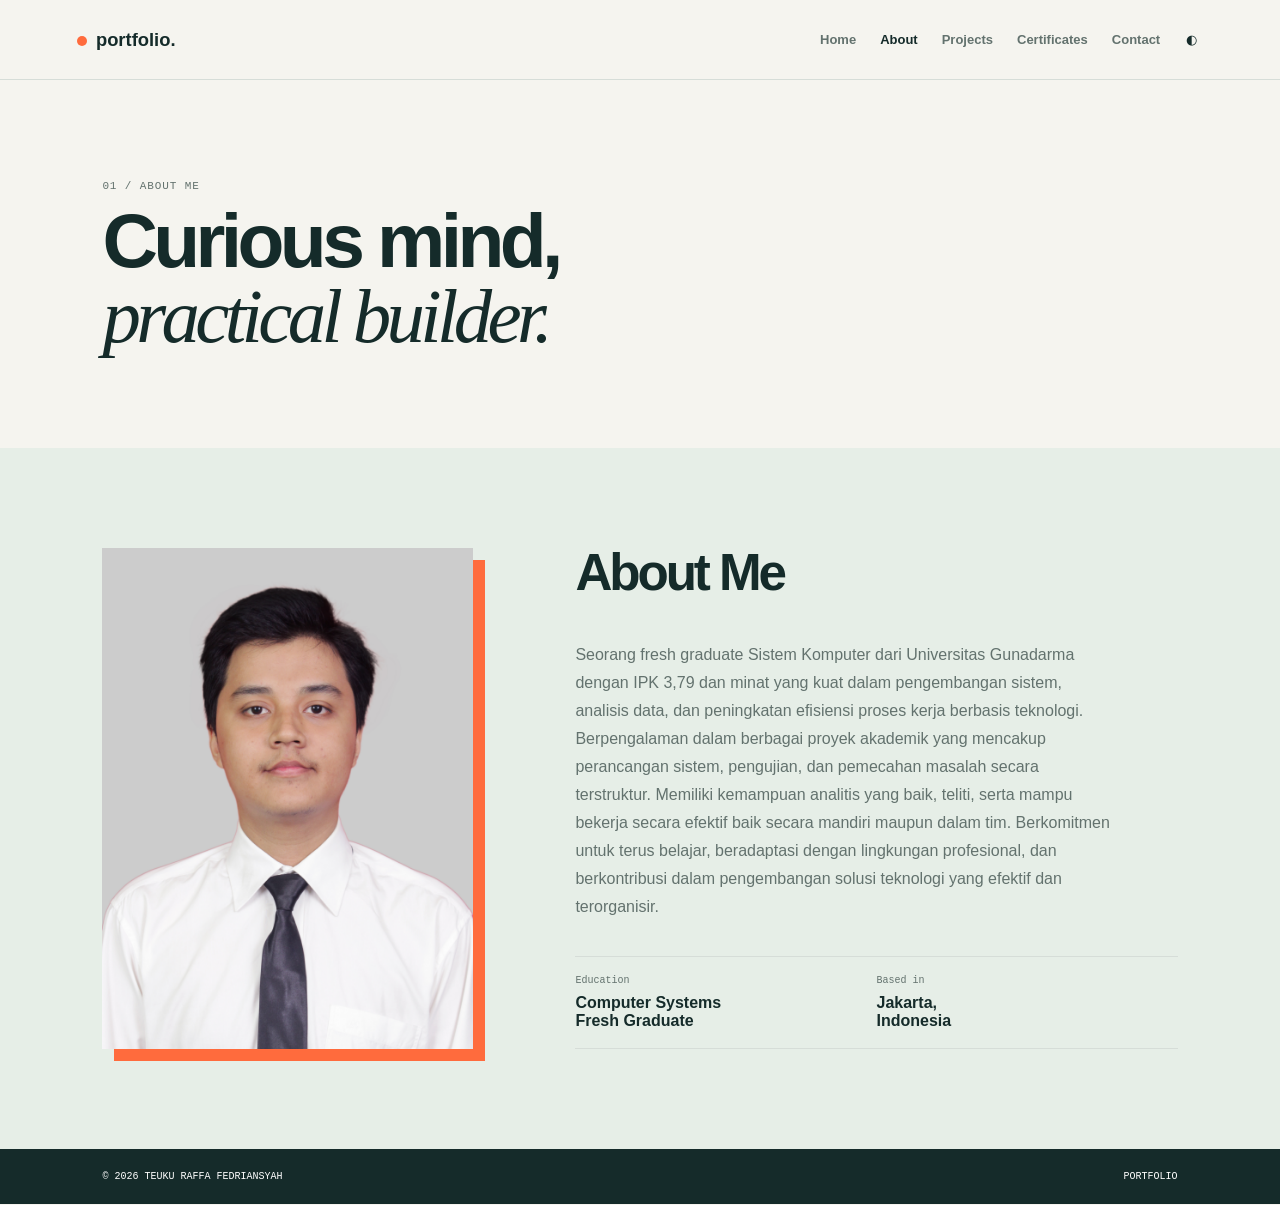
==== about.html @ e79ee247 "Update CV" ====
<!DOCTYPE html>
<html lang="id">
 <head>
  <meta charset="utf-8"/>
  <meta content="width=device-width,initial-scale=1" name="viewport"/>
  <title>
   Portfolio | About
  </title>
  <link href="css/style.css" rel="stylesheet"/>
  <link href="css/navbar.css" rel="stylesheet"/>
  <link href="css/responsive.css" rel="stylesheet"/>
 </head>
 <body>
  <header class="site-header">
   <a class="brand" href="index.html">
    <span class="brand-dot">
    </span>
    portfolio.
   </a>
   <button aria-label="Buka menu" class="menu-toggle">
    ☰
   </button>
   <nav class="nav">
    <a href="index.html">
     Home
    </a>
    <a class="active" href="about.html">
     About
    </a>
    <a href="projects.html">
     Projects
    </a>
    <a href="certificates.html">
     Certificates
    </a>
    <a href="contact.html">
     Contact
    </a>
   </nav>
   <button class="theme-toggle">
    ◐
   </button>
  </header>
  <main>
   <section class="section page-intro">
    <p class="eyebrow">
     01 / ABOUT ME
    </p>
    <h1>
     Curious mind,
     <br/>
     <em>
      practical builder.
     </em>
    </h1>
   </section>
   <section class="section about">
    <div class="about-content">
     <div class="portrait">
      <img alt="Foto profil Anda" onerror="this.style.display='none'" src="assets/profile.jpg"/>
      <div class="portrait-initials">
       YOUR
       <br/>
       PHOTO
      </div>
     </div>
     <div class="about-copy">
      <h2>
       About Me
      </h2>
      <p>
       Seorang fresh graduate Sistem Komputer dari Universitas Gunadarma dengan IPK 3,79 dan minat yang kuat dalam pengembangan sistem, analisis data, dan peningkatan efisiensi proses kerja berbasis teknologi. Berpengalaman dalam berbagai proyek akademik yang mencakup perancangan sistem, pengujian, dan pemecahan masalah secara terstruktur. Memiliki kemampuan analitis yang baik, teliti, serta mampu bekerja secara efektif baik secara mandiri maupun dalam tim. Berkomitmen untuk terus belajar, beradaptasi dengan lingkungan profesional, dan berkontribusi dalam pengembangan solusi teknologi yang efektif dan terorganisir.
      </p>
      <div class="about-grid">
       <article>
        <span>
         Education
        </span>
        <strong>
         Computer Systems
         <br/>
         Fresh Graduate
        </strong>
       </article>
       <article>
        <span>
         Based in
        </span>
        <strong>
         Jakarta,
         <br/>
         Indonesia
        </strong>
       </article>
      </div>
     </div>
    </div>
   </section>
  </main>
  <footer>
   <span>
    &copy; 2026 TEUKU RAFFA FEDRIANSYAH
   </span>
   <span>
    PORTFOLIO
   </span>
  </footer>
  <script src="js/navbar.js">
  </script>
  <script src="js/darkmode.js">
  </script>
 </body>
</html>
---- css/style.css ----
:root {
  --ink: #152b2a;
  --muted: #63726e;
  --line: #d6ddd8;
  --cream: #f5f4ef;
  --lime: #c8ff5a;
  --orange: #ff6b3d;
  --white: #ffffff;
}

* { box-sizing: border-box; }
html { scroll-behavior: smooth; }
body { margin: 0; color: var(--ink); background: var(--cream); font-family: Arial, sans-serif; }
body.dark-mode { --ink: #e6f0ea; --muted: #aabbb4; --line: #3e5550; --cream: #132725; --white: #16302d; }
h1, h2, h3, p { margin-top: 0; }
h1, h2 { letter-spacing: -0.06em; line-height: 0.98; }
h1 { font-size: clamp(3rem, 6vw, 6.2rem); }
h2 { font-size: clamp(2rem, 4vw, 4rem); }
h1 em, h2 em { font-family: Georgia, serif; font-weight: 400; }
.section { padding: 100px 8vw; }
.eyebrow, .section-note { color: var(--muted); font: 11px monospace; letter-spacing: 0.08em; }
.eyebrow span { display: inline-block; width: 8px; height: 8px; margin-right: 8px; border-radius: 50%; background: var(--orange); }
.button { display: inline-flex; gap: 16px; padding: 14px 18px; border: 1px solid var(--ink); color: var(--ink); font-size: 13px; font-weight: 700; text-decoration: none; }
.primary { color: var(--white); background: var(--ink); }
.outline { color: inherit; border-color: currentColor; }
.text-button { border: 0; }
.inline-link { color: inherit; font-weight: 700; text-decoration: none; border-bottom: 1px solid currentColor; }
.hero { display: grid; grid-template-columns: 1fr 1fr; align-items: center; gap: 70px; min-height: 650px; }
.lead, .home-preview > p:not(.eyebrow), .about-copy > p { max-width: 540px; color: var(--muted); line-height: 1.75; }
.hero-actions { display: flex; gap: 20px; align-items: center; margin: 35px 0 55px; }
.quick-facts { display: flex; gap: 40px; }
.quick-facts div { display: grid; gap: 5px; }
.quick-facts span { color: var(--muted); font: 10px monospace; }
.hero-visual { display: grid; min-height: 440px; place-items: center; background: #dce7df; }
.device-card { position: relative; width: 230px; padding: 15px; color: var(--white); background: var(--ink); box-shadow: 15px 15px var(--orange); }
.device-top { display: flex; justify-content: space-between; font: 9px monospace; }
.status-dot { width: 7px; height: 7px; border-radius: 50%; background: var(--lime); }
.scanner { display: grid; height: 220px; margin: 15px 0; place-content: center; grid-template-columns: repeat(5, 16px); gap: 8px; background: #274c48; }
.scanner i { width: 16px; height: 16px; border: 1px solid var(--lime); }
.scan-line { position: absolute; top: 140px; right: 15px; left: 15px; height: 2px; background: var(--lime); }
.device-card p { margin: 0; color: var(--lime); font: 9px monospace; }
.intro-strip, footer { display: flex; justify-content: space-between; gap: 15px; padding: 22px 8vw; color: var(--white); background: var(--ink); font: 10px monospace; }
.intro-strip i { width: 6px; height: 6px; border-radius: 50%; background: var(--lime); }
.home-preview, .about, .certificates { background: #e6eee7; }
.dark-mode .home-preview, .dark-mode .about, .dark-mode .certificates { background: #1d3834; }
.home-preview h2 span { color: var(--orange); }
.page-intro { padding-bottom: 30px; }
.about-content { display: grid; grid-template-columns: 0.8fr 1.3fr; gap: 8vw; }
.portrait { position: relative; display: grid; min-height: 390px; place-items: center; overflow: hidden; color: #c1d1c8; background: var(--ink); box-shadow: 12px 12px var(--orange); }
.portrait img {
  position: absolute;
  z-index: 1;
  width: 100%;
  height: 100%;
  object-fit: cover;
  object-position: center 35%;
}
.portrait-initials { font-size: 2rem; font-weight: 800; }
.portrait span { position: absolute; bottom: 15px; z-index: 2; font: 10px monospace; }
.about-grid { display: grid; grid-template-columns: 1fr 1fr; margin-top: 35px; border-top: 1px solid var(--line); }
.about-grid article { padding: 18px 0; border-bottom: 1px solid var(--line); }
.about-grid span { display: block; margin-bottom: 8px; color: var(--muted); font: 10px monospace; }
.project-panel { display: grid; grid-template-columns: 1.1fr 0.9fr; border: 1px solid var(--ink); }
.project-art { display: grid; min-height: 250px; place-items: center; font: 3rem monospace; }
.door-art { position: relative; min-height: 430px; background: var(--lime); }
.door { position: relative; width: 170px; height: 310px; border: 10px solid #39645c; background: var(--ink); box-shadow: 16px 16px var(--orange); }
.door-lens { position: absolute; top: 55px; left: 53px; width: 44px; height: 44px; border: 7px solid var(--lime); border-radius: 50%; }
.door-handle { position: absolute; top: 165px; right: 27px; width: 8px; height: 55px; background: var(--lime); }
.art-label { position: absolute; top: 15px; left: 15px; font: 10px monospace; }
.project-info { padding: 52px 8%; color: var(--white); background: var(--ink); }
.project-type { color: var(--lime); font: 10px monospace; }
.project-info h2 span { color: var(--orange); }
.project-info > p:not(.project-type) { color: #c0cdca; line-height: 1.7; }
.project-grid, .certificate-grid { display: grid; grid-template-columns: repeat(4, 1fr); gap: 16px; margin-top: 16px; }
.project-card, .certificate-card { overflow: hidden; color: var(--ink); background: var(--white); border: 1px solid var(--line); text-decoration: none; }
.dark-mode .project-card, .dark-mode .certificate-card { color: var(--ink); background: #1b3430; }
.project-card > div:last-child, .certificate-card > div:last-child { padding: 18px; }
.project-card p, .certificate-card small { color: var(--muted); font: 10px monospace; }
.project-card h3, .certificate-card h3 { font-size: 1rem; }
.home-art { background: #ffe0b8; }.flood-art { background: #bdeaf1; }.alarm-art { background: #ffd1ca; }.code-art { background: #d8d0ff; }
.case-study { color: var(--white); background: var(--ink); }
.case-title { display: flex; justify-content: space-between; gap: 30px; margin-bottom: 60px; }.case-title p { max-width: 380px; color: #b8c8c4; line-height: 1.7; }
.case-grid { display: grid; grid-template-columns: repeat(4, 1fr); border-top: 1px solid #4d6661; }.case-grid article { min-height: 220px; padding: 20px; border-right: 1px solid #4d6661; }.case-grid p, .case-grid li { color: #b8c8c4; font-size: 13px; line-height: 1.7; }
.hardware, .results { display: grid; grid-template-columns: 1fr 2fr; gap: 30px; padding: 50px 0; border-top: 1px solid #4d6661; }.component-list { display: flex; flex-wrap: wrap; gap: 8px; }.component-list span { padding: 7px 9px; border: 1px solid #58726e; font: 10px monospace; }.results ul { line-height: 1.9; }
.gallery-placeholder { display: grid; min-height: 210px; margin-bottom: 40px; place-items: center; color: var(--muted); background: #e6eee7; font: 11px monospace; text-align: center; }
.certificate-grid { margin-top: 30px; }.certificate-card { padding: 0; text-align: left; cursor: pointer; }.certificate-icon { display: flex; height: 130px; padding: 15px; align-items: end; color: var(--lime); background: var(--ink); font-size: 2rem; }
.contact { min-height: 70vh; }.email { color: var(--ink); font-size: clamp(1.2rem, 2.5vw, 2.5rem); font-weight: 700; text-decoration: none; border-bottom: 3px solid var(--orange); }.contact-bottom { display: flex; justify-content: space-between; align-items: center; margin-top: 90px; padding-top: 25px; border-top: 1px solid var(--line); }.social-links { display: flex; gap: 22px; }.social-links a { color: var(--ink); font-size: 13px; font-weight: 700; text-decoration: none; }
.certificate-modal { width: min(760px, calc(100% - 32px)); padding: 0; border: 0; background: var(--cream); color: var(--ink); }.certificate-modal[open] { display: grid; grid-template-columns: 1fr 1fr; }.modal-close { position: absolute; top: 8px; right: 12px; border: 0; background: transparent; color: var(--ink); font-size: 2rem; }.certificate-preview { display: grid; min-height: 360px; place-items: center; color: var(--lime); background: var(--ink); font: 2rem Georgia; text-align: center; }.modal-content { padding: 50px 35px; }.modal-content dl div { display: flex; justify-content: space-between; padding: 10px 0; border-bottom: 1px solid var(--line); }.modal-content dt { color: var(--muted); font: 10px monospace; }.modal-content dd { margin: 0; font-size: 13px; }
@media (max-width: 800px) { .section { padding: 70px 6vw; }.hero, .about-content, .project-panel, .hardware, .results { grid-template-columns: 1fr; gap: 35px; }.project-grid, .certificate-grid { grid-template-columns: repeat(2, 1fr); }.case-grid { grid-template-columns: 1fr 1fr; }.case-title { display: block; }.intro-strip i { display: none; }.certificate-modal[open] { grid-template-columns: 1fr; }.certificate-preview { min-height: 220px; } }
@media (max-width: 440px) { .project-grid, .certificate-grid, .about-grid, .case-grid { grid-template-columns: 1fr; }.intro-strip { font-size: 8px; }.contact-bottom { align-items: start; flex-direction: column; gap: 25px; } }

/* Smooth interaction feedback */
body {
  opacity: 1;
  transform: translateY(0);
  animation: page-enter 420ms cubic-bezier(0.22, 1, 0.36, 1) both;
  transition: opacity 300ms ease, transform 300ms ease, filter 300ms ease;
}

body.page-exit {
  opacity: 0;
  filter: blur(2px);
  pointer-events: none;
  transform: translateY(12px);
  animation: none;
}

@keyframes page-enter {
  from {
    opacity: 0;
    filter: blur(2px);
    transform: translateY(12px);
  }

  to {
    opacity: 1;
    filter: blur(0);
    transform: translateY(0);
  }
}

a,
button,
.button,
.project-card,
.certificate-card {
  transition: color 180ms ease, background-color 180ms ease, border-color 180ms ease,
    box-shadow 220ms ease, transform 180ms ease, opacity 180ms ease;
}

.button:hover,
.project-card:hover,
.certificate-card:hover {
  transform: translateY(-4px);
}

.button:active,
.project-card:active,
.certificate-card:active,
button:active {
  transform: translateY(1px) scale(0.98);
}

a:focus-visible,
button:focus-visible {
  outline: 3px solid var(--orange);
  outline-offset: 4px;
}

@media (prefers-reduced-motion: reduce) {
  *,
  *::before,
  *::after {
    scroll-behavior: auto !important;
    transition-duration: 0.01ms !important;
    animation-duration: 0.01ms !important;
  }
}
---- css/navbar.css ----
.site-header {
  position: sticky;
  top: 0;
  z-index: 10;
  display: flex;
  align-items: center;
  gap: 20px;
  height: 80px;
  padding: 0 6vw;
  border-bottom: 1px solid var(--line);
  background: color-mix(in srgb, var(--cream) 92%, transparent);
  backdrop-filter: blur(12px);
}
.brand { color: var(--ink); font-size: 1.15rem; font-weight: 800; text-decoration: none; }
.brand-dot { display: inline-block; width: 10px; height: 10px; margin-right: 4px; border-radius: 50%; background: var(--orange); }
.nav { display: flex; gap: 24px; margin-left: auto; }.nav a { color: var(--muted); font-size: 13px; font-weight: 700; text-decoration: none; }.nav a.active, .nav a:hover { color: var(--ink); }
.menu-toggle, .theme-toggle { border: 0; color: var(--ink); background: transparent; cursor: pointer; }.menu-toggle { display: none; font-size: 1.4rem; }
@media (max-width: 800px) { .site-header { height: 65px; }.menu-toggle { display: block; margin-left: auto; }.theme-toggle { display: none; }.nav { position: absolute; top: 65px; right: 0; left: 0; display: none; flex-direction: column; gap: 18px; padding: 22px 6vw; margin: 0; border-bottom: 1px solid var(--line); background: var(--cream); }.nav.open { display: flex; } }
---- css/responsive.css ----
@media (max-width: 440px) {
  .hero-actions,
  .quick-facts,
  .social-links { flex-wrap: wrap; }
}
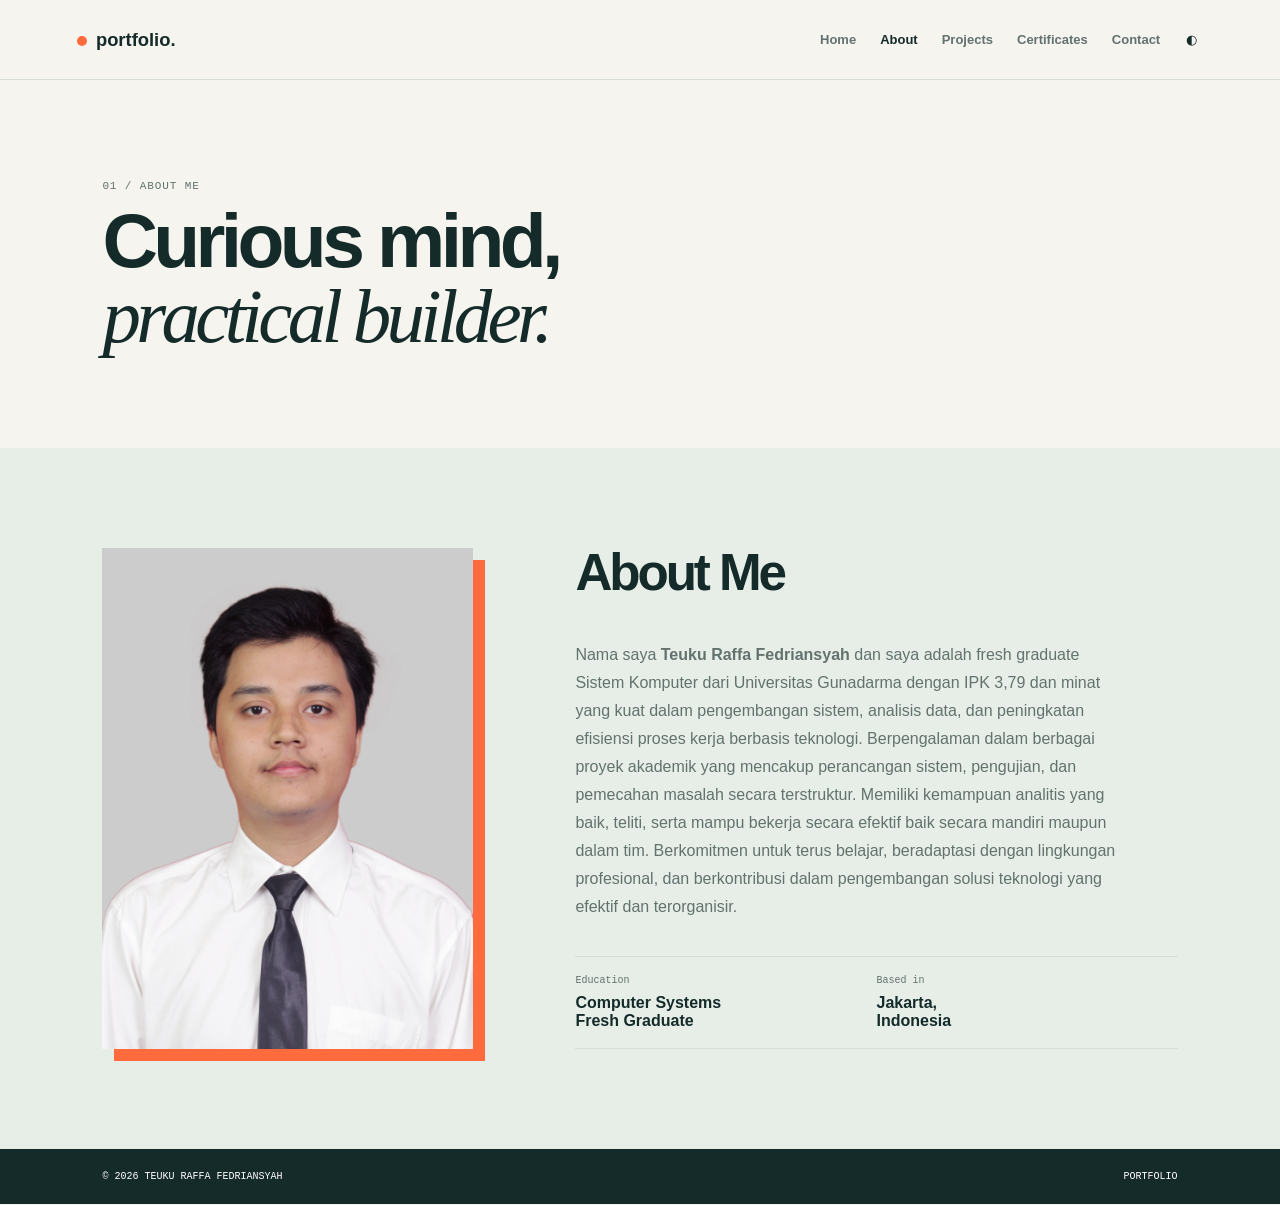
==== commit fa331dcf: "Update portfolio" ====
--- a/about.html
+++ b/about.html
@@ -69,7 +69,7 @@
        About Me
       </h2>
       <p>
-       Seorang fresh graduate Sistem Komputer dari Universitas Gunadarma dengan IPK 3,79 dan minat yang kuat dalam pengembangan sistem, analisis data, dan peningkatan efisiensi proses kerja berbasis teknologi. Berpengalaman dalam berbagai proyek akademik yang mencakup perancangan sistem, pengujian, dan pemecahan masalah secara terstruktur. Memiliki kemampuan analitis yang baik, teliti, serta mampu bekerja secara efektif baik secara mandiri maupun dalam tim. Berkomitmen untuk terus belajar, beradaptasi dengan lingkungan profesional, dan berkontribusi dalam pengembangan solusi teknologi yang efektif dan terorganisir.
+       Nama saya <strong>Teuku Raffa Fedriansyah</strong> dan saya adalah fresh graduate Sistem Komputer dari Universitas Gunadarma dengan IPK 3,79 dan minat yang kuat dalam pengembangan sistem, analisis data, dan peningkatan efisiensi proses kerja berbasis teknologi. Berpengalaman dalam berbagai proyek akademik yang mencakup perancangan sistem, pengujian, dan pemecahan masalah secara terstruktur. Memiliki kemampuan analitis yang baik, teliti, serta mampu bekerja secara efektif baik secara mandiri maupun dalam tim. Berkomitmen untuk terus belajar, beradaptasi dengan lingkungan profesional, dan berkontribusi dalam pengembangan solusi teknologi yang efektif dan terorganisir.
       </p>
       <div class="about-grid">
        <article>
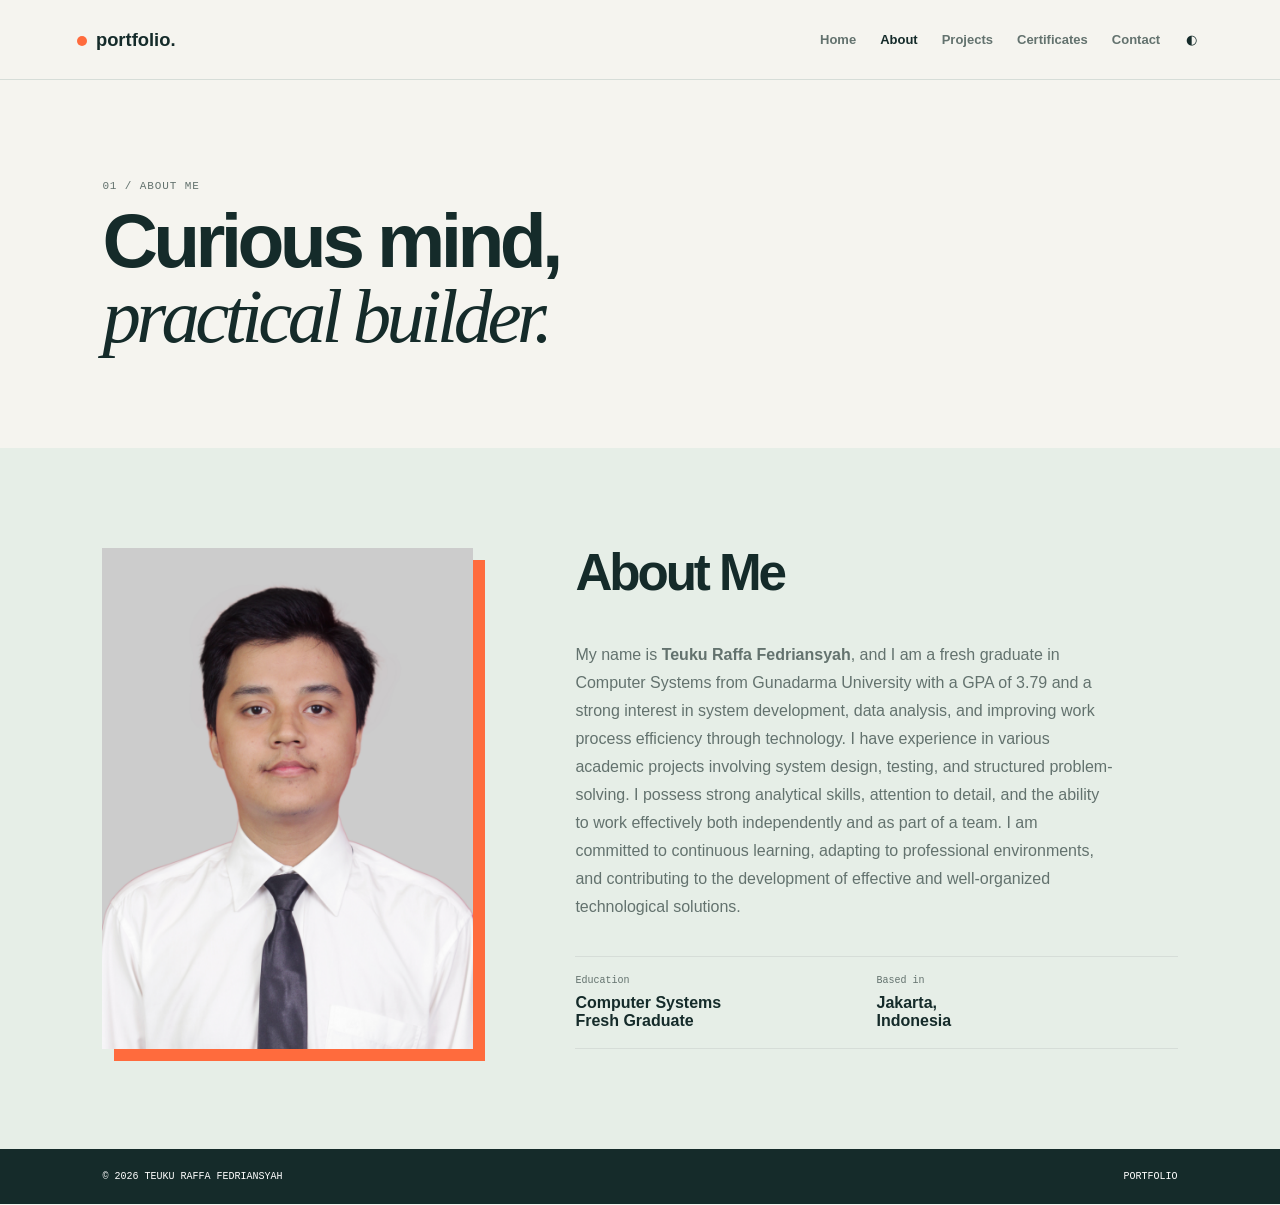
==== commit 664b80d3: "translate" ====
--- a/about.html
+++ b/about.html
@@ -69,7 +69,7 @@
        About Me
       </h2>
       <p>
-       Nama saya <strong>Teuku Raffa Fedriansyah</strong> dan saya adalah fresh graduate Sistem Komputer dari Universitas Gunadarma dengan IPK 3,79 dan minat yang kuat dalam pengembangan sistem, analisis data, dan peningkatan efisiensi proses kerja berbasis teknologi. Berpengalaman dalam berbagai proyek akademik yang mencakup perancangan sistem, pengujian, dan pemecahan masalah secara terstruktur. Memiliki kemampuan analitis yang baik, teliti, serta mampu bekerja secara efektif baik secara mandiri maupun dalam tim. Berkomitmen untuk terus belajar, beradaptasi dengan lingkungan profesional, dan berkontribusi dalam pengembangan solusi teknologi yang efektif dan terorganisir.
+       My name is <strong> Teuku Raffa Fedriansyah</strong>, and I am a fresh graduate in Computer Systems from Gunadarma University with a GPA of 3.79 and a strong interest in system development, data analysis, and improving work process efficiency through technology. I have experience in various academic projects involving system design, testing, and structured problem-solving. I possess strong analytical skills, attention to detail, and the ability to work effectively both independently and as part of a team. I am committed to continuous learning, adapting to professional environments, and contributing to the development of effective and well-organized technological solutions.
       </p>
       <div class="about-grid">
        <article>
